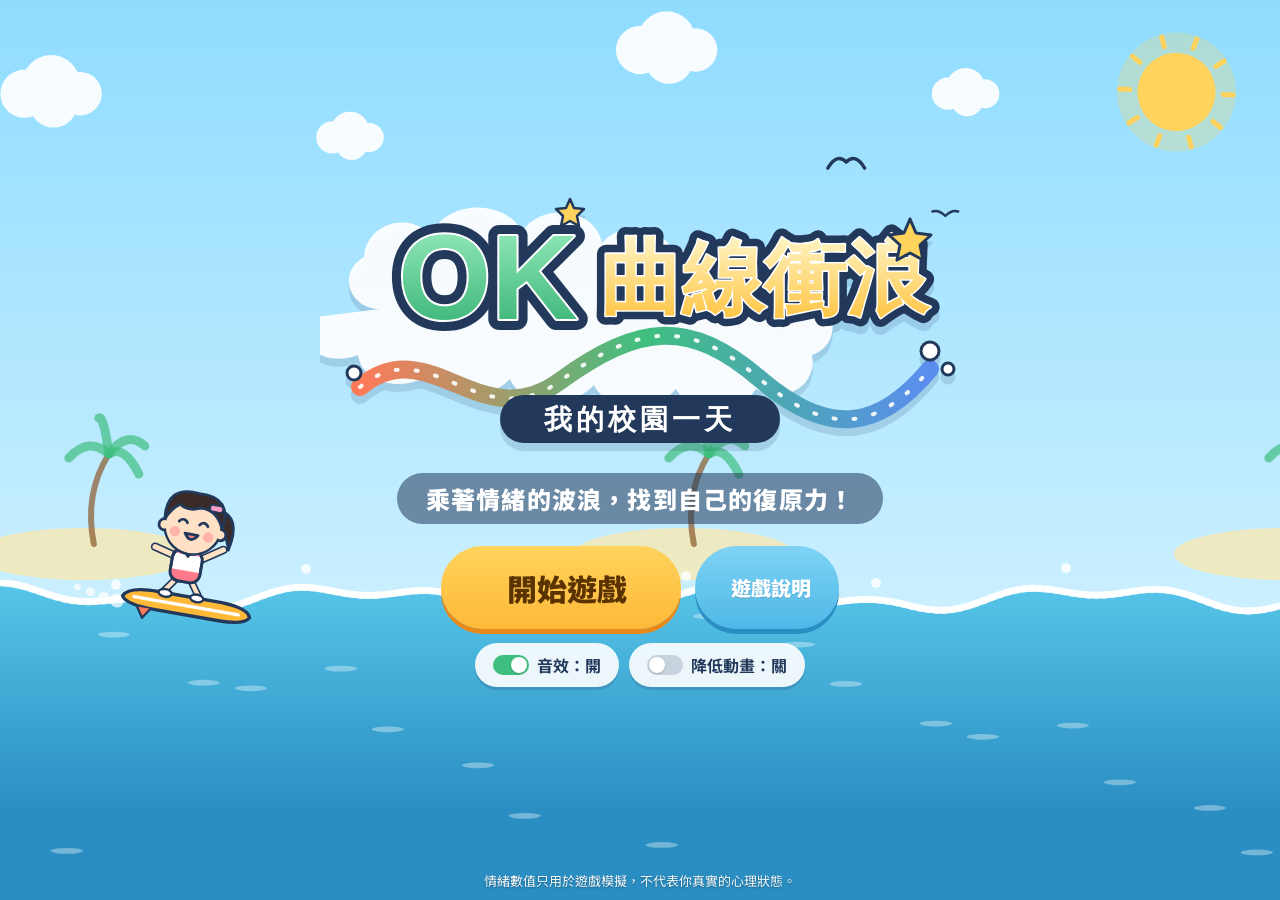
==== index.html @ 7bf04029 "Add files via upload" ====
<!DOCTYPE html>
<html lang="zh-Hant-TW">
<head>
<meta charset="UTF-8">
<meta name="viewport" content="width=device-width, initial-scale=1, maximum-scale=1, user-scalable=no">
<meta name="description" content="OK 曲線衝浪：我的校園一天 — 給國小四到六年級學生的社會情緒學習（SEL）衝浪遊戲">
<meta name="theme-color" content="#5cc8e8">
<title>OK 曲線衝浪：我的校園一天</title>
<link rel="icon" href="assets/svg/badge-resilience.svg" type="image/svg+xml">
<link rel="preconnect" href="https://fonts.googleapis.com">
<link rel="preconnect" href="https://fonts.gstatic.com" crossorigin>
<link href="https://fonts.googleapis.com/css2?family=Noto+Sans+TC:wght@500;700;900&display=swap" rel="stylesheet">
<link rel="stylesheet" href="style.css">
</head>
<body>
<!-- 主畫布：首頁背景與衝浪場景共用 -->
<canvas id="scene" aria-label="情緒波浪衝浪畫面"></canvas>

<!-- ===== 首頁 ===== -->
<section id="screen-title" class="screen active" aria-label="遊戲首頁">
  <div class="title-wrap">
    <img class="logo" src="assets/svg/logo.svg" alt="OK 曲線衝浪：我的校園一天">
    <p class="subtitle">乘著情緒的波浪，找到自己的復原力！</p>
    <div class="title-buttons">
      <button class="btn btn-big btn-sun" id="btn-start"><span class="btn-ico"></span>開始遊戲</button>
      <button class="btn btn-sky" id="btn-help"><span class="btn-ico"></span>遊戲說明</button>
    </div>
    <div class="title-toggles">
      <button class="toggle" id="tg-sound" aria-pressed="true"><span class="tg-dot"></span><span class="tg-label">音效：開</span></button>
      <button class="toggle" id="tg-motion" aria-pressed="false"><span class="tg-dot"></span><span class="tg-label">降低動畫：關</span></button>
    </div>
  </div>
  <p class="foot-note">情緒數值只用於遊戲模擬，不代表你真實的心理狀態。</p>
</section>

<!-- ===== 說明 ===== -->
<section id="screen-help" class="modal" aria-label="遊戲說明" hidden>
  <div class="modal-card">
    <h2>📖 遊戲說明</h2>
    <div class="help-grid">
      <div class="help-item">
        <div class="zone-chip high">高激發區</div>
        <p>心跳快、能量多。可能是<b>興奮、期待</b>，也可能是<b>緊張、生氣</b>。高激發不等於壞情緒！</p>
      </div>
      <div class="help-item">
        <div class="zone-chip ok">復原力區 OK Zone</div>
        <p>還能思考、學習、和別人互動。復原力不是一直開心，而是<b>能慢慢回到可以應對的狀態</b>。</p>
      </div>
      <div class="help-item">
        <div class="zone-chip low">低激發區</div>
        <p>能量變少。可能是<b>失落、累、想躲起來</b>。低激發不等於失敗，也需要被照顧。</p>
      </div>
    </div>
    <h3>怎麼玩</h3>
    <ul class="help-list">
      <li>角色會在你的<b>情緒波浪</b>上自動衝浪。按 <kbd>空白鍵</kbd>、<kbd>↑</kbd> 或<b>點一下畫面</b>就能跳起來收集光點。</li>
      <li>遇到事件時，選出你的<b>心情</b>和<b>身體訊號</b>，波浪會跟著改變。每個人的感受都可以不一樣。</li>
      <li>需要的時候，可以使用四種<b>調節技能</b>：呼吸光圈、安全港停靠、支持浮島、想法拼圖。</li>
      <li>有些事件有衝浪挑戰：跟節奏、保持平衡、收集發現。做不好也不會扣分，慢慢來就好。</li>
      <li>選項可以用滑鼠、觸控，或數字鍵 <kbd>1</kbd>～<kbd>9</kbd> 選擇；<kbd>Enter</kbd> 確認。</li>
    </ul>
    <p class="help-note">這個遊戲沒有分數排名，不需要一直待在綠色區。我們想練習的是：<b>認識自己的波浪，並找到照顧自己的方法。</b></p>
    <button class="btn btn-sun" data-close>我知道了！</button>
  </div>
</section>

<!-- ===== 故事選擇 ===== -->
<section id="screen-select" class="screen" aria-label="選擇故事">
  <header class="select-head">
    <button class="btn btn-ghost btn-small" id="btn-select-back">← 首頁</button>
    <h2>選擇今天的校園故事</h2>
    <div class="avatar-pick" role="radiogroup" aria-label="選擇角色">
      <span class="avatar-label">我的角色</span>
      <button class="avatar-btn selected" data-avatar="girl" role="radio" aria-checked="true"><canvas width="96" height="96"></canvas><span>女生</span></button>
      <button class="avatar-btn" data-avatar="boy" role="radio" aria-checked="false"><canvas width="96" height="96"></canvas><span>男生</span></button>
    </div>
  </header>
  <div class="cards">
    <button class="story-card" data-story="sports">
      <img src="assets/svg/card-sports-day.svg" alt="">
      <div class="card-body">
        <span class="card-tag">故事一</span>
        <h3>運動會的一天</h3>
        <p>接力賽要開始了！期待、失誤和隊友的反應，你會怎麼乘著波浪前進？</p>
        <div class="card-themes"><span>挫折</span><span>團隊合作</span><span>復原力</span></div>
      </div>
    </button>
    <button class="story-card" data-story="exam">
      <img src="assets/svg/card-exam-day.svg" alt="">
      <div class="card-body">
        <span class="card-tag">故事二</span>
        <h3>考試的一天</h3>
        <p>準備好了，卻聽到沒複習過的題型……壓力來的時候，可以試試哪些方法？</p>
        <div class="card-themes"><span>壓力</span><span>自我接納</span><span>調整策略</span></div>
      </div>
    </button>
    <button class="story-card" data-story="trip">
      <img src="assets/svg/card-field-trip.svg" alt="">
      <div class="card-body">
        <span class="card-tag">故事三</span>
        <h3>校外教學的一天</h3>
        <p>出發去博物館！意見不合、和隊伍走散，你要怎麼照顧自己、尋求支持？</p>
        <div class="card-themes"><span>人際互動</span><span>意外事件</span><span>尋求支持</span></div>
      </div>
    </button>
  </div>
</section>

<!-- ===== 遊戲 HUD ===== -->
<div id="hud" hidden>
  <div class="hud-top">
    <div class="hud-story"><span id="hud-title">故事</span><span id="hud-clock">07:40</span></div>
    <div class="hud-progress" id="hud-progress" aria-label="事件進度"></div>
    <div class="hud-right">
      <span class="hud-sparks" title="收集到的光點">✨ <b id="hud-sparks">0</b></span>
      <button class="icon-btn" id="btn-pause" aria-label="暫停選單">⏸</button>
    </div>
  </div>
  <div class="hud-hint" id="hud-hint"></div>
  <div class="hud-banner" id="hud-banner" aria-live="polite"></div>
  <div class="touch-controls" id="touch-balance" hidden>
    <button class="touch-btn" id="tc-left" aria-label="向左平衡">◀</button>
    <button class="touch-btn" id="tc-right" aria-label="向右平衡">▶</button>
  </div>
  <button class="touch-jump" id="tc-jump" aria-label="跳起來">跳！</button>
</div>

<!-- ===== 事件面板 ===== -->
<section id="panel" class="panel" hidden aria-live="polite">
  <div class="panel-card">
    <div class="panel-scene">
      <canvas id="scene-art" width="760" height="300"></canvas>
      <div class="scene-tag" id="scene-tag">事件 1｜早上到校</div>
    </div>
    <div class="panel-body" id="panel-body"></div>
  </div>
</section>

<!-- ===== 小遊戲 ===== -->
<section id="minigame" class="modal mg" hidden aria-label="調節技能小遊戲">
  <div class="modal-card mg-card">
    <header class="mg-head">
      <img id="mg-icon" src="" alt="">
      <div><h2 id="mg-title">技能</h2><p id="mg-desc"></p></div>
    </header>
    <div class="mg-body" id="mg-body"></div>
  </div>
</section>

<!-- ===== 暫停選單 ===== -->
<section id="pause" class="modal" hidden aria-label="暫停選單">
  <div class="modal-card small">
    <h2>⏸ 暫停一下</h2>
    <button class="btn btn-sun" id="btn-resume">繼續遊戲</button>
    <button class="toggle wide" id="tg-sound-2" aria-pressed="true"><span class="tg-dot"></span><span class="tg-label">音效：開</span></button>
    <button class="toggle wide" id="tg-motion-2" aria-pressed="false"><span class="tg-dot"></span><span class="tg-label">降低動畫：關</span></button>
    <button class="btn btn-ghost" id="btn-quit">回到故事選單</button>
  </div>
</section>

<!-- ===== 結果 ===== -->
<section id="screen-result" class="screen scroll" aria-label="我的 OK 曲線">
  <div class="result-wrap">
    <header class="result-head">
      <img src="assets/svg/badge-resilience.svg" alt="復原力徽章" class="result-badge">
      <div>
        <p class="result-kicker">今日故事｜<span id="res-story"></span></p>
        <h2>我的 OK 曲線</h2>
      </div>
    </header>
    <div class="result-chart"><canvas id="res-chart" width="900" height="380"></canvas></div>
    <p class="result-feedback" id="res-feedback"></p>
    <h3 class="res-h">📍 六個事件的情緒紀錄</h3>
    <div class="res-events" id="res-events"></div>
    <div class="res-two">
      <div class="res-box">
        <h3 class="res-h">🧰 我用過的調節技能</h3>
        <div class="res-skills" id="res-skills"></div>
      </div>
      <div class="res-box toolcard">
        <h3 class="res-h">🌊 我的復原力工具卡</h3>
        <ul id="res-tools"></ul>
      </div>
    </div>
    <div class="result-buttons">
      <button class="btn btn-sun" id="btn-png">產生學習成果卡</button>
      <button class="btn btn-sky" id="btn-replay">重新遊玩</button>
      <button class="btn btn-ghost" id="btn-menu">返回故事選單</button>
    </div>
    <p class="foot-note dark">曲線是依照你在遊戲中的選擇模擬出來的，只是學習紀錄，不是心理測驗，也沒有好壞名次。</p>
  </div>
</section>

<!-- ===== 成果卡圖片 ===== -->
<section id="png-modal" class="modal" hidden aria-label="學習成果卡">
  <div class="modal-card">
    <h2>我的學習成果卡</h2>
    <img id="png-img" alt="學習成果卡" class="png-img">
    <p class="help-note">如果沒有自動下載：電腦請在圖片上按右鍵「另存圖片」，平板或手機請長按圖片儲存。</p>
    <div class="result-buttons">
      <button class="btn btn-sun" id="btn-png-dl">⬇下載 PNG</button>
      <button class="btn btn-ghost" data-close>關閉</button>
    </div>
  </div>
</section>

<div id="toast" role="status" aria-live="polite"></div>

<script src="js/audio.js"></script>
<script src="js/art.js"></script>
<script src="js/stories.js"></script>
<script src="js/surf.js"></script>
<script src="js/minigames.js"></script>
<script src="js/results.js"></script>
<script src="js/game.js"></script>
</body>
</html>
---- style.css ----
/* =========================================================
   OK 曲線衝浪：我的校園一天 — 樣式
   ========================================================= */
:root {
  --sun: #ffb938;
  --sun-dark: #e8891a;
  --sky: #4fb8e6;
  --sky-dark: #2a8ec2;
  --ink: #23395b;
  --ink-soft: #4d6585;
  --paper: #fffdf7;
  --high: #ff7a59;
  --high-soft: #ffe1d6;
  --ok: #3fbf7f;
  --ok-soft: #d9f5e6;
  --low: #5b8def;
  --low-soft: #dde7ff;
  --shadow: 0 8px 0 rgba(35, 57, 91, .18), 0 14px 30px rgba(35, 57, 91, .18);
  --radius: 22px;
  --font: "Noto Sans TC", "PingFang TC", "Microsoft JhengHei", "Heiti TC", system-ui, sans-serif;
}

* { box-sizing: border-box; }
html, body {
  margin: 0; height: 100%; overflow: hidden;
  font-family: var(--font); color: var(--ink);
  background: #bfe9f7;
  -webkit-tap-highlight-color: transparent;
  -webkit-user-select: none; user-select: none;
  touch-action: manipulation;
}
button { font-family: inherit; color: inherit; }
[hidden] { display: none !important; }

#scene {
  position: fixed; inset: 0; width: 100vw; height: 100vh; height: 100dvh;
  display: block; z-index: 0;
}

/* ---------- 共用按鈕 ---------- */
.btn {
  border: 0; cursor: pointer; font-weight: 900;
  font-size: clamp(16px, 2.2vw, 20px);
  padding: .7em 1.4em; border-radius: 999px;
  background: #fff; color: var(--ink);
  box-shadow: 0 5px 0 rgba(35, 57, 91, .25);
  transition: transform .12s, box-shadow .12s, filter .12s;
  display: inline-flex; align-items: center; justify-content: center; gap: .4em;
  min-height: 48px;
}
.btn:hover { transform: translateY(-2px); filter: brightness(1.04); }
.btn:active { transform: translateY(3px); box-shadow: 0 2px 0 rgba(35, 57, 91, .25); }
.btn:focus-visible, .toggle:focus-visible, .opt:focus-visible, .story-card:focus-visible, .chip:focus-visible, .avatar-btn:focus-visible {
  outline: 4px solid #ffe066; outline-offset: 3px;
}
.btn[disabled] { opacity: .45; cursor: not-allowed; transform: none; }
.btn-sun { background: linear-gradient(#ffd35c, var(--sun)); color: #5a3300; box-shadow: 0 5px 0 var(--sun-dark); }
.btn-sky { background: linear-gradient(#7fd3f5, var(--sky)); color: #fff; box-shadow: 0 5px 0 var(--sky-dark); text-shadow: 0 1px 0 rgba(0,0,0,.15); }
.btn-ok { background: linear-gradient(#7fe0ad, var(--ok)); color: #fff; box-shadow: 0 5px 0 #2b9762; }
.btn-ghost { background: rgba(255, 255, 255, .85); }
.btn-big { font-size: clamp(22px, 3.4vw, 30px); padding: .65em 1.8em; }
.btn-small { font-size: 15px; padding: .45em 1em; min-height: 40px; }
.btn-ico { font-size: 1.1em; }

.toggle {
  display: inline-flex; align-items: center; gap: .55em; cursor: pointer;
  background: rgba(255, 255, 255, .9); border: 0; border-radius: 999px;
  padding: .55em 1.1em; font-weight: 700; font-size: 16px; min-height: 44px;
  box-shadow: 0 3px 0 rgba(35, 57, 91, .2);
}
.toggle.wide { width: 100%; justify-content: center; }
.tg-dot { width: 36px; height: 20px; border-radius: 99px; background: #c9d3df; position: relative; transition: background .2s; flex: none; }
.tg-dot::after { content: ""; position: absolute; top: 2px; left: 2px; width: 16px; height: 16px; border-radius: 50%; background: #fff; transition: left .2s; box-shadow: 0 1px 2px rgba(0,0,0,.2); }
.toggle[aria-pressed="true"] .tg-dot { background: var(--ok); }
.toggle[aria-pressed="true"] .tg-dot::after { left: 18px; }

/* ---------- 畫面 ---------- */
.screen {
  position: fixed; inset: 0; z-index: 2; display: none;
  flex-direction: column; align-items: center; justify-content: center;
  padding: 16px;
}
.screen.active { display: flex; }
.screen.scroll { overflow-y: auto; justify-content: flex-start; -webkit-overflow-scrolling: touch; }

/* 首頁 */
.title-wrap { text-align: center; display: flex; flex-direction: column; align-items: center; gap: 14px; margin-top: -6vh; }
.logo { width: min(640px, 92vw); filter: drop-shadow(0 8px 0 rgba(35, 57, 91, .15)); animation: logoFloat 4s ease-in-out infinite; }
@keyframes logoFloat { 50% { transform: translateY(-8px) rotate(-.6deg); } }
.subtitle {
  margin: 0; font-weight: 900; font-size: clamp(17px, 2.6vw, 24px); color: #fff;
  background: rgba(35, 57, 91, .55); padding: .35em 1.2em; border-radius: 999px;
  letter-spacing: .05em;
}
.title-buttons { display: flex; gap: 14px; flex-wrap: wrap; justify-content: center; margin-top: 8px; }
.title-toggles { display: flex; gap: 10px; flex-wrap: wrap; justify-content: center; }
.foot-note { position: absolute; bottom: 10px; left: 0; right: 0; text-align: center; font-size: 13px; color: rgba(255,255,255,.95); text-shadow: 0 1px 2px rgba(0,0,0,.35); margin: 0; padding: 0 12px; }
.foot-note.dark { position: static; color: var(--ink-soft); text-shadow: none; margin: 18px 0 30px; }

/* ---------- Modal ---------- */
.modal {
  position: fixed; inset: 0; z-index: 30; display: flex; align-items: center; justify-content: center;
  background: rgba(20, 40, 70, .45); padding: 14px;
  animation: fadeIn .25s ease;
}
@keyframes fadeIn { from { opacity: 0; } }
.modal-card {
  background: var(--paper); border-radius: var(--radius); box-shadow: var(--shadow);
  width: min(820px, 100%); max-height: calc(100dvh - 28px); overflow-y: auto;
  padding: clamp(18px, 3vw, 30px); text-align: center;
  border: 4px solid #fff;
  animation: popIn .3s cubic-bezier(.3, 1.5, .5, 1);
}
.modal-card.small { width: min(400px, 100%); display: flex; flex-direction: column; gap: 12px; }
@keyframes popIn { from { transform: scale(.88); opacity: 0; } }
.modal-card h2 { margin: 0 0 12px; font-size: clamp(22px, 3vw, 28px); }
.modal-card h3 { margin: 18px 0 8px; text-align: left; }
.help-grid { display: grid; grid-template-columns: repeat(3, 1fr); gap: 10px; }
.help-item { background: #fff; border-radius: 16px; padding: 12px; box-shadow: 0 3px 0 rgba(35,57,91,.1); text-align: left; }
.help-item p { margin: 8px 0 0; font-size: 15px; line-height: 1.6; }
.zone-chip { display: inline-block; font-weight: 900; padding: .25em .8em; border-radius: 999px; color: #fff; font-size: 15px; }
.zone-chip.high { background: var(--high); }
.zone-chip.ok { background: var(--ok); }
.zone-chip.low { background: var(--low); }
.help-list { text-align: left; line-height: 1.8; padding-left: 1.2em; font-size: 16px; margin: 0; }
.help-note { background: #fff4d6; border-radius: 14px; padding: 10px 14px; font-size: 15px; line-height: 1.6; text-align: left; }
kbd { background: #fff; border: 2px solid #c8d3e0; border-bottom-width: 4px; border-radius: 6px; padding: 0 .35em; font-family: inherit; font-weight: 700; font-size: .9em; }

/* ---------- 故事選擇 ---------- */
#screen-select { justify-content: flex-start; overflow-y: auto; background: linear-gradient(rgba(255,255,255,.25), rgba(255,255,255,.05)); }
.select-head { width: min(1100px, 100%); display: flex; align-items: center; gap: 14px; flex-wrap: wrap; justify-content: space-between; margin-bottom: 14px; }
.select-head h2 { margin: 0; font-size: clamp(22px, 3.2vw, 32px); color: #fff; text-shadow: 0 3px 0 rgba(35,57,91,.35); flex: 1; text-align: center; min-width: 220px; }
.avatar-pick { display: flex; align-items: center; gap: 8px; background: rgba(255,255,255,.9); padding: 6px 10px; border-radius: 999px; box-shadow: 0 3px 0 rgba(35,57,91,.15); }
.avatar-label { font-weight: 900; font-size: 14px; padding-left: 4px; }
.avatar-btn { border: 3px solid transparent; background: #eef6fb; border-radius: 999px; padding: 2px 10px 2px 2px; display: flex; align-items: center; gap: 4px; cursor: pointer; font-weight: 900; font-size: 15px; }
.avatar-btn canvas { width: 44px; height: 44px; border-radius: 50%; background: #d9f1fb; }
.avatar-btn.selected { border-color: var(--sun); background: #fff4d6; }
.cards { width: min(1100px, 100%); display: grid; grid-template-columns: repeat(3, 1fr); gap: 18px; padding-bottom: 20px; }
.story-card {
  border: 0; padding: 0; cursor: pointer; text-align: left; overflow: hidden;
  background: var(--paper); border-radius: var(--radius); box-shadow: var(--shadow);
  display: flex; flex-direction: column; transition: transform .18s;
  border: 4px solid #fff;
}
.story-card:hover { transform: translateY(-6px) rotate(-.4deg); }
.story-card img { width: 100%; aspect-ratio: 4 / 3; object-fit: cover; display: block; background: #d9f1fb; }
.card-body { padding: 14px 16px 18px; display: flex; flex-direction: column; gap: 6px; }
.card-tag { align-self: flex-start; background: var(--ink); color: #fff; font-weight: 900; font-size: 13px; padding: .15em .8em; border-radius: 99px; }
.card-body h3 { margin: 0; font-size: clamp(20px, 2.4vw, 25px); }
.card-body p { margin: 0; font-size: 15px; line-height: 1.6; color: var(--ink-soft); }
.card-themes { display: flex; gap: 6px; flex-wrap: wrap; margin-top: 4px; }
.card-themes span { background: var(--ok-soft); color: #1f7a4d; font-weight: 700; font-size: 13px; padding: .15em .7em; border-radius: 99px; }

/* ---------- HUD ---------- */
#hud { position: fixed; inset: 0; z-index: 5; pointer-events: none; }
.hud-top { display: flex; align-items: center; gap: 10px; padding: 10px 12px; padding-top: max(10px, env(safe-area-inset-top)); }
.hud-story { pointer-events: auto; background: rgba(255,255,255,.92); border-radius: 999px; padding: 6px 14px; font-weight: 900; display: flex; gap: 10px; align-items: center; box-shadow: 0 3px 0 rgba(35,57,91,.15); font-size: 15px; white-space: nowrap; }
#hud-clock { background: var(--ink); color: #fff; border-radius: 99px; padding: 1px 8px; font-size: 13px; }
.hud-progress { flex: 1; display: flex; justify-content: center; gap: 6px; }
.hud-progress .dot { width: 30px; height: 30px; border-radius: 50%; background: rgba(255,255,255,.75); display: grid; place-items: center; font-weight: 900; font-size: 14px; color: var(--ink-soft); box-shadow: 0 2px 0 rgba(35,57,91,.15); }
.hud-progress .dot.done { background: var(--ok); color: #fff; }
.hud-progress .dot.now { background: var(--sun); color: #5a3300; transform: scale(1.15); }
.hud-right { display: flex; gap: 8px; align-items: center; }
.hud-sparks { background: rgba(255,255,255,.92); border-radius: 999px; padding: 6px 12px; font-weight: 900; box-shadow: 0 3px 0 rgba(35,57,91,.15); white-space: nowrap; }
.icon-btn { pointer-events: auto; border: 0; width: 44px; height: 44px; border-radius: 50%; background: rgba(255,255,255,.92); font-size: 18px; cursor: pointer; box-shadow: 0 3px 0 rgba(35,57,91,.15); }
.hud-hint { position: absolute; left: 50%; bottom: 18px; transform: translateX(-50%); background: rgba(35,57,91,.78); color: #fff; padding: 8px 16px; border-radius: 999px; font-weight: 700; font-size: 15px; white-space: nowrap; opacity: 0; transition: opacity .3s; max-width: 94vw; overflow: hidden; text-overflow: ellipsis; }
.hud-hint.show { opacity: 1; }
.hud-banner { position: absolute; top: 70px; left: 50%; transform: translateX(-50%) scale(.9); background: #fff; color: var(--ink); padding: 10px 22px; border-radius: 18px; font-weight: 900; font-size: clamp(17px, 2.6vw, 24px); box-shadow: var(--shadow); opacity: 0; transition: opacity .3s, transform .3s; text-align: center; max-width: 92vw; }
.hud-banner.show { opacity: 1; transform: translateX(-50%) scale(1); }
.hud-banner small { display: block; font-size: .65em; font-weight: 700; color: var(--ink-soft); margin-top: 2px; }
.touch-controls { position: absolute; bottom: 70px; left: 0; right: 0; display: flex; justify-content: space-between; padding: 0 18px; }
.touch-btn { pointer-events: auto; width: 86px; height: 86px; border-radius: 50%; border: 0; font-size: 34px; background: rgba(255,255,255,.9); box-shadow: 0 5px 0 rgba(35,57,91,.25); cursor: pointer; touch-action: none; }
.touch-btn.pressed { transform: translateY(3px); background: #fff4d6; }
.touch-jump { pointer-events: auto; position: absolute; right: 18px; bottom: 64px; width: 84px; height: 84px; border-radius: 50%; border: 0; font-size: 22px; font-weight: 900; background: linear-gradient(#ffd35c, var(--sun)); color: #5a3300; box-shadow: 0 5px 0 var(--sun-dark); cursor: pointer; display: none; touch-action: none; }
body.touch .touch-jump.on { display: block; }

/* ---------- 事件面板 ---------- */
.panel { position: fixed; inset: 0; z-index: 10; display: flex; align-items: center; justify-content: center; padding: 12px; padding-top: 60px; background: rgba(20, 40, 70, .25); animation: fadeIn .3s; }
.panel-card {
  width: min(800px, 100%); max-height: calc(100dvh - 72px); overflow-y: auto;
  background: var(--paper); border-radius: var(--radius); box-shadow: var(--shadow);
  border: 4px solid #fff; animation: slideUp .4s cubic-bezier(.3, 1.3, .5, 1);
}
@keyframes slideUp { from { transform: translateY(40px); opacity: 0; } }
.panel-scene { position: relative; }
#scene-art { width: 100%; height: auto; display: block; border-radius: 18px 18px 0 0; aspect-ratio: 760 / 300; }
.scene-tag { position: absolute; left: 12px; top: 10px; background: rgba(35,57,91,.85); color: #fff; font-weight: 900; padding: 4px 12px; border-radius: 99px; font-size: 15px; }
.panel-body { padding: 14px clamp(14px, 3vw, 24px) 20px; }
.dlg { display: flex; gap: 12px; align-items: flex-start; margin-bottom: 12px; }
.dlg canvas { width: 64px; height: 64px; flex: none; border-radius: 50%; background: #e6f5fc; border: 3px solid #fff; box-shadow: 0 2px 0 rgba(35,57,91,.15); }
.bubble { position: relative; background: #fff; border-radius: 18px; padding: 10px 14px; box-shadow: 0 3px 0 rgba(35,57,91,.12); flex: 1; min-height: 56px; }
.bubble::before { content: ""; position: absolute; left: -9px; top: 20px; border: 9px solid transparent; border-right-color: #fff; border-left: 0; }
.bubble .who { font-weight: 900; font-size: 14px; color: var(--sky-dark); }
.bubble .txt { font-size: clamp(16px, 2.2vw, 19px); line-height: 1.6; font-weight: 500; }
.dlg.narr .bubble { background: #eef6fb; }
.dlg.narr .bubble::before { border-right-color: #eef6fb; }
.dlg.sprite .bubble { background: #f0fff7; }
.dlg.sprite .bubble::before { border-right-color: #f0fff7; }
.step-q { font-weight: 900; font-size: clamp(17px, 2.4vw, 21px); margin: 6px 0 10px; display: flex; align-items: center; gap: 8px; }
.step-q .num { background: var(--sun); color: #5a3300; border-radius: 99px; padding: 0 10px; font-size: .8em; }
.opts { display: grid; grid-template-columns: repeat(auto-fit, minmax(150px, 1fr)); gap: 10px; }
.opts.wide { grid-template-columns: 1fr; }
.opt {
  border: 3px solid #e3ecf4; background: #fff; border-radius: 18px; padding: 10px 12px; cursor: pointer;
  font-size: clamp(15px, 2vw, 18px); font-weight: 700; text-align: left; line-height: 1.45;
  display: flex; align-items: center; gap: 10px; min-height: 54px;
  transition: transform .12s, border-color .12s, background .12s;
}
.opt:hover { transform: translateY(-2px); border-color: var(--sky); }
.opt.sel { border-color: var(--sun); background: #fff4d6; }
.opt .k { flex: none; width: 24px; height: 24px; border-radius: 50%; background: #eef2f7; display: grid; place-items: center; font-size: 13px; color: var(--ink-soft); }
.opt .emo { font-size: 26px; flex: none; }
.opt .meta { display: block; font-size: 13px; font-weight: 500; color: var(--ink-soft); }
.opt.rec { border-color: var(--ok); }
.opt.rec::after { content: "推薦"; margin-left: auto; background: var(--ok); color: #fff; font-size: 12px; padding: 1px 8px; border-radius: 99px; flex: none; }
.opt img.skill-ico { width: 46px; height: 46px; flex: none; }
.chips { display: flex; flex-wrap: wrap; gap: 8px; }
.chip { border: 3px solid #e3ecf4; background: #fff; border-radius: 999px; padding: 8px 14px; cursor: pointer; font-size: 16px; font-weight: 700; min-height: 46px; }
.chip.sel { border-color: var(--sun); background: #fff4d6; }
.chip .chip-ico { margin-right: 4px; }
.row-end { display: flex; justify-content: flex-end; gap: 10px; margin-top: 14px; flex-wrap: wrap; }
.row-center { display: flex; justify-content: center; gap: 10px; margin-top: 14px; flex-wrap: wrap; }
.note { background: #f0fff7; border-left: 6px solid var(--ok); border-radius: 12px; padding: 10px 14px; font-size: 15px; line-height: 1.6; margin: 10px 0; }
.note.warm { background: #fff4d6; border-left-color: var(--sun); }
.note.blue { background: var(--low-soft); border-left-color: var(--low); }
.zone-pill { display: inline-block; font-weight: 900; color: #fff; padding: 0 10px; border-radius: 99px; }
.zone-pill.high { background: var(--high); }
.zone-pill.ok { background: var(--ok); }
.zone-pill.low { background: var(--low); }

/* ---------- 小遊戲 ---------- */
.mg-card { text-align: left; }
.mg-head { display: flex; gap: 14px; align-items: center; margin-bottom: 10px; }
.mg-head img { width: 64px; height: 64px; flex: none; }
.mg-head h2 { margin: 0; }
.mg-head p { margin: 4px 0 0; color: var(--ink-soft); line-height: 1.5; }
.mg-stage { position: relative; background: linear-gradient(#e8f7ff, #c9ecfa); border-radius: 18px; overflow: hidden; display: grid; place-items: center; }
.mg-stage canvas { display: block; width: 100%; height: auto; touch-action: none; }
.mg-info { text-align: center; font-weight: 900; font-size: clamp(18px, 2.6vw, 22px); margin: 10px 0 4px; min-height: 1.6em; }
.mg-sub { text-align: center; color: var(--ink-soft); margin: 0 0 8px; font-size: 15px; }
.breath-dots { display: flex; gap: 8px; justify-content: center; margin: 6px 0; }
.breath-dots span { width: 18px; height: 18px; border-radius: 50%; background: #d7e2ee; }
.breath-dots span.on { background: var(--ok); }
.hold-btn { touch-action: none; }
.hold-btn.pressed { transform: translateY(3px); filter: brightness(1.08); }
.island-grid { display: grid; grid-template-columns: repeat(auto-fit, minmax(130px, 1fr)); gap: 10px; }
.island { border: 3px solid transparent; border-radius: 20px; background: linear-gradient(#bfeaff, #8fd6f2); padding: 8px 6px 10px; cursor: pointer; text-align: center; font-weight: 900; position: relative; font-size: 16px; }
.island canvas { width: 100%; max-width: 130px; height: auto; display: block; margin: 0 auto; }
.island small { display: block; font-weight: 500; font-size: 13px; color: var(--ink-soft); }
.island.sel { border-color: var(--sun); background: linear-gradient(#fff4d6, #ffe08a); }
.sentence { background: #fff; border: 3px dashed #cdd9e6; border-radius: 16px; padding: 12px; min-height: 60px; font-size: clamp(16px, 2.2vw, 19px); line-height: 1.7; margin: 10px 0; }
.sentence .part { background: #fff4d6; border-radius: 8px; padding: 1px 6px; margin: 0 2px; }
.sentence .empty { color: #9fb1c4; }
.puzzle-thought { background: #fff; border-radius: 18px; padding: 12px 16px; box-shadow: 0 3px 0 rgba(35,57,91,.12); font-size: clamp(17px, 2.4vw, 20px); font-weight: 900; text-align: center; margin: 8px 0; position: relative; }
.puzzle-thought::before { content: "💭 原本的想法"; display: block; font-size: 13px; color: var(--ink-soft); font-weight: 700; margin-bottom: 4px; }
.slots { display: flex; flex-direction: column; gap: 8px; margin: 10px 0; }
.slot { border: 3px dashed #b9cbe0; border-radius: 16px; padding: 10px 14px; min-height: 52px; display: flex; align-items: center; gap: 8px; font-size: clamp(15px, 2.1vw, 18px); background: rgba(255,255,255,.6); }
.slot .slot-label { flex: none; font-size: 13px; font-weight: 900; color: #fff; background: #9fb1c4; padding: 2px 8px; border-radius: 99px; }
.slot.filled { border-style: solid; border-color: var(--ok); background: #f0fff7; animation: popIn .3s; }
.slot.filled .slot-label { background: var(--ok); }
.pieces { display: flex; flex-wrap: wrap; gap: 10px; justify-content: center; margin-top: 6px; }
.piece {
  border: 0; cursor: pointer; font-weight: 700; font-size: clamp(15px, 2vw, 17px);
  padding: 10px 16px; background: linear-gradient(#fff, #f1f6fb); border-radius: 14px;
  box-shadow: 0 4px 0 rgba(35,57,91,.18); position: relative; line-height: 1.4; text-align: left;
  clip-path: polygon(0 0, 46% 0, 50% 8%, 54% 0, 100% 0, 100% 100%, 54% 100%, 50% 92%, 46% 100%, 0 100%);
  min-height: 48px;
}
.piece.used { visibility: hidden; }
.piece.shake { animation: shake .4s; background: #ffe9e2; }
@keyframes shake { 20%, 60% { transform: translateX(-6px); } 40%, 80% { transform: translateX(6px); } }

/* ---------- 結果 ---------- */
#screen-result { background: linear-gradient(#bfe9f7, #f4fbff 40%); }
.result-wrap { width: min(980px, 100%); padding-top: 10px; }
.result-head { display: flex; align-items: center; gap: 14px; justify-content: center; margin-bottom: 8px; }
.result-badge { width: 84px; height: 84px; animation: logoFloat 3s ease-in-out infinite; }
.result-kicker { margin: 0; font-weight: 700; color: var(--ink-soft); }
.result-head h2 { margin: 0; font-size: clamp(28px, 4.4vw, 40px); }
.result-chart { background: #fff; border-radius: var(--radius); box-shadow: var(--shadow); padding: 10px; border: 4px solid #fff; }
#res-chart { width: 100%; height: auto; display: block; }
.result-feedback { background: #fff4d6; border-radius: 18px; padding: 14px 18px; font-weight: 700; font-size: clamp(16px, 2.2vw, 19px); line-height: 1.7; text-align: center; margin: 16px 0; }
.res-h { margin: 18px 0 10px; font-size: 20px; }
.res-events { display: grid; grid-template-columns: repeat(auto-fill, minmax(280px, 1fr)); gap: 10px; }
.res-ev { background: #fff; border-radius: 16px; padding: 12px 14px; box-shadow: 0 3px 0 rgba(35,57,91,.1); font-size: 14.5px; line-height: 1.65; border-top: 6px solid var(--ok); }
.res-ev.high { border-top-color: var(--high); }
.res-ev.low { border-top-color: var(--low); }
.res-ev h4 { margin: 0 0 4px; font-size: 16px; }
.res-ev .lbl { color: var(--ink-soft); font-weight: 700; }
.res-two { display: grid; grid-template-columns: 1fr 1fr; gap: 14px; }
.res-box { background: #fff; border-radius: 18px; padding: 4px 16px 14px; box-shadow: 0 3px 0 rgba(35,57,91,.1); }
.res-skills { display: flex; flex-wrap: wrap; gap: 10px; }
.res-skill { display: flex; align-items: center; gap: 8px; background: #f0fff7; border-radius: 14px; padding: 6px 12px 6px 6px; font-weight: 900; }
.res-skill img { width: 40px; height: 40px; }
.res-skill.off { background: #f1f4f8; color: #9fb1c4; }
.res-skill.off img { filter: grayscale(1); opacity: .5; }
.toolcard { background: linear-gradient(135deg, #fffdf2, #e9fbf2); border: 3px dashed var(--ok); }
.toolcard ul { margin: 0; padding-left: 1.2em; line-height: 1.9; font-weight: 700; }
.result-buttons { display: flex; flex-wrap: wrap; gap: 12px; justify-content: center; margin-top: 20px; }
.png-img { width: 100%; border-radius: 14px; box-shadow: 0 3px 10px rgba(0,0,0,.15); -webkit-user-select: auto; user-select: auto; -webkit-touch-callout: default; }

/* ---------- Toast ---------- */
#toast { position: fixed; left: 50%; bottom: 24px; transform: translateX(-50%) translateY(30px); background: var(--ink); color: #fff; font-weight: 700; padding: 10px 18px; border-radius: 999px; opacity: 0; transition: .3s; z-index: 50; pointer-events: none; max-width: 92vw; text-align: center; }
#toast.show { opacity: 1; transform: translateX(-50%) translateY(0); }

/* ---------- 降低動畫 ---------- */
body.reduced *, body.reduced *::before, body.reduced *::after { animation-duration: .01ms !important; animation-iteration-count: 1 !important; transition-duration: .01ms !important; }

/* ---------- 響應式 ---------- */
@media (max-width: 860px) {
  .cards { grid-template-columns: 1fr; max-width: 520px; }
  .story-card { flex-direction: row; }
  .story-card img { width: 38%; aspect-ratio: auto; min-height: 100%; }
  .card-body p { font-size: 14px; }
  .help-grid { grid-template-columns: 1fr; }
  .res-two { grid-template-columns: 1fr; }
}
@media (max-width: 560px) {
  .hud-top { gap: 6px; padding-left: 8px; padding-right: 8px; }
  #hud-clock { display: none; }
  .icon-btn { width: 40px; height: 40px; }
  .hud-story { font-size: 13px; padding: 5px 10px; }
  #hud-title { max-width: 5.2em; overflow: hidden; text-overflow: ellipsis; white-space: nowrap; }
  .hud-progress .dot { width: 22px; height: 22px; font-size: 11px; }
  .hud-progress { gap: 3px; }
  .hud-sparks { padding: 5px 9px; font-size: 13px; }
  .story-card { flex-direction: column; }
  .story-card img { width: 100%; aspect-ratio: 16 / 8; }
  .dlg canvas { width: 50px; height: 50px; }
  .opts { grid-template-columns: 1fr 1fr; }
  .opts.wide { grid-template-columns: 1fr; }
  .touch-btn { width: 74px; height: 74px; }
  .panel { padding: 8px; padding-top: 56px; }
  .panel-card { max-height: calc(100dvh - 64px); }
  .select-head h2 { order: -1; flex-basis: 100%; }
}
@media (max-height: 520px) and (orientation: landscape) {
  .title-wrap { gap: 8px; margin-top: 0; }
  .logo { width: min(440px, 70vw); }
  #scene-art { max-height: 130px; object-fit: cover; }
  .panel { padding-top: 54px; }
}
.chip-ico, .opt .emo { display: none; }
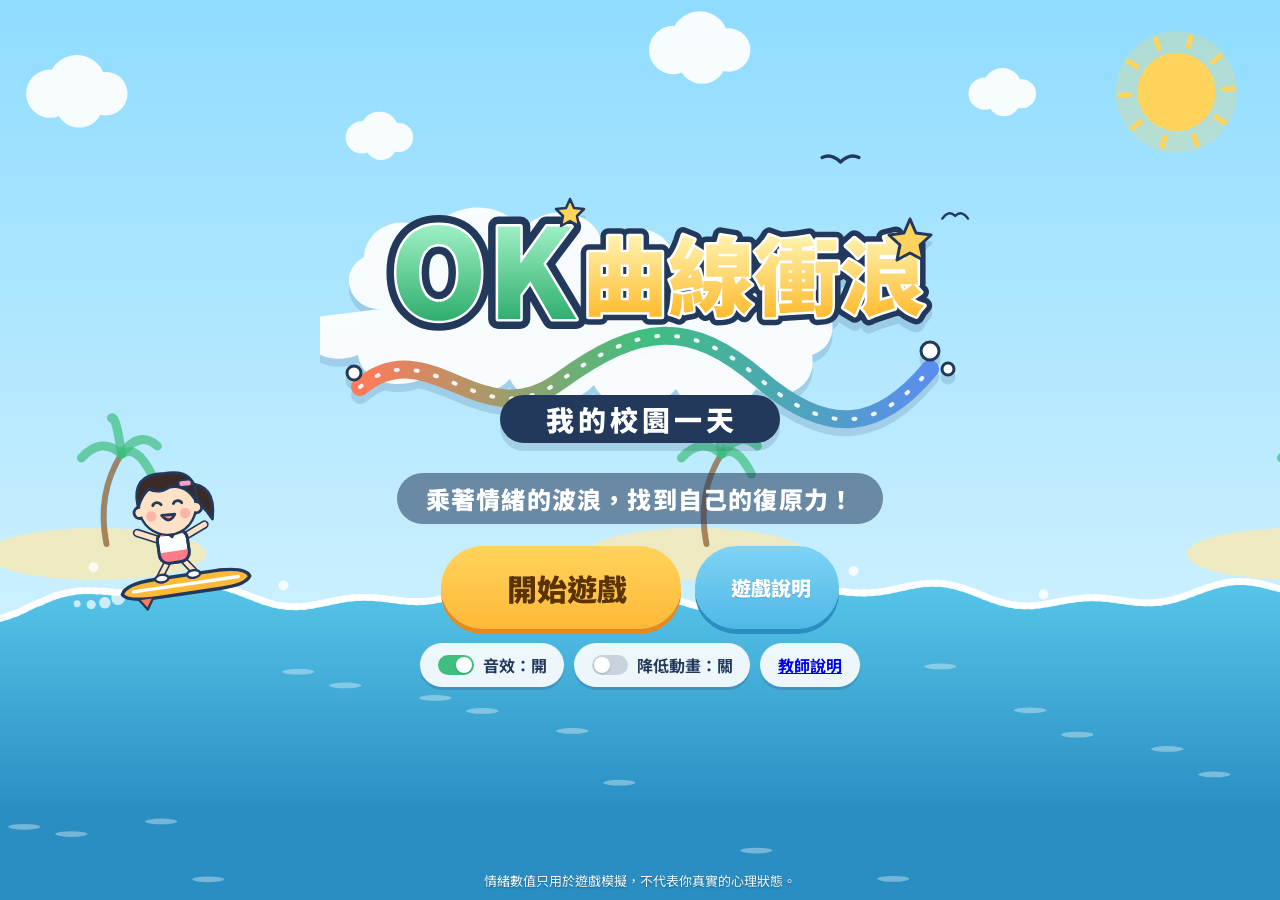
==== commit 4724824f: "Update index.html" ====
--- a/index.html
+++ b/index.html
@@ -28,6 +28,7 @@
     <div class="title-toggles">
       <button class="toggle" id="tg-sound" aria-pressed="true"><span class="tg-dot"></span><span class="tg-label">音效：開</span></button>
       <button class="toggle" id="tg-motion" aria-pressed="false"><span class="tg-dot"></span><span class="tg-label">降低動畫：關</span></button>
+      <a class="toggle" id="lnk-teacher" href="teacher.html">教師說明</a>
     </div>
   </div>
   <p class="foot-note">情緒數值只用於遊戲模擬，不代表你真實的心理狀態。</p>
